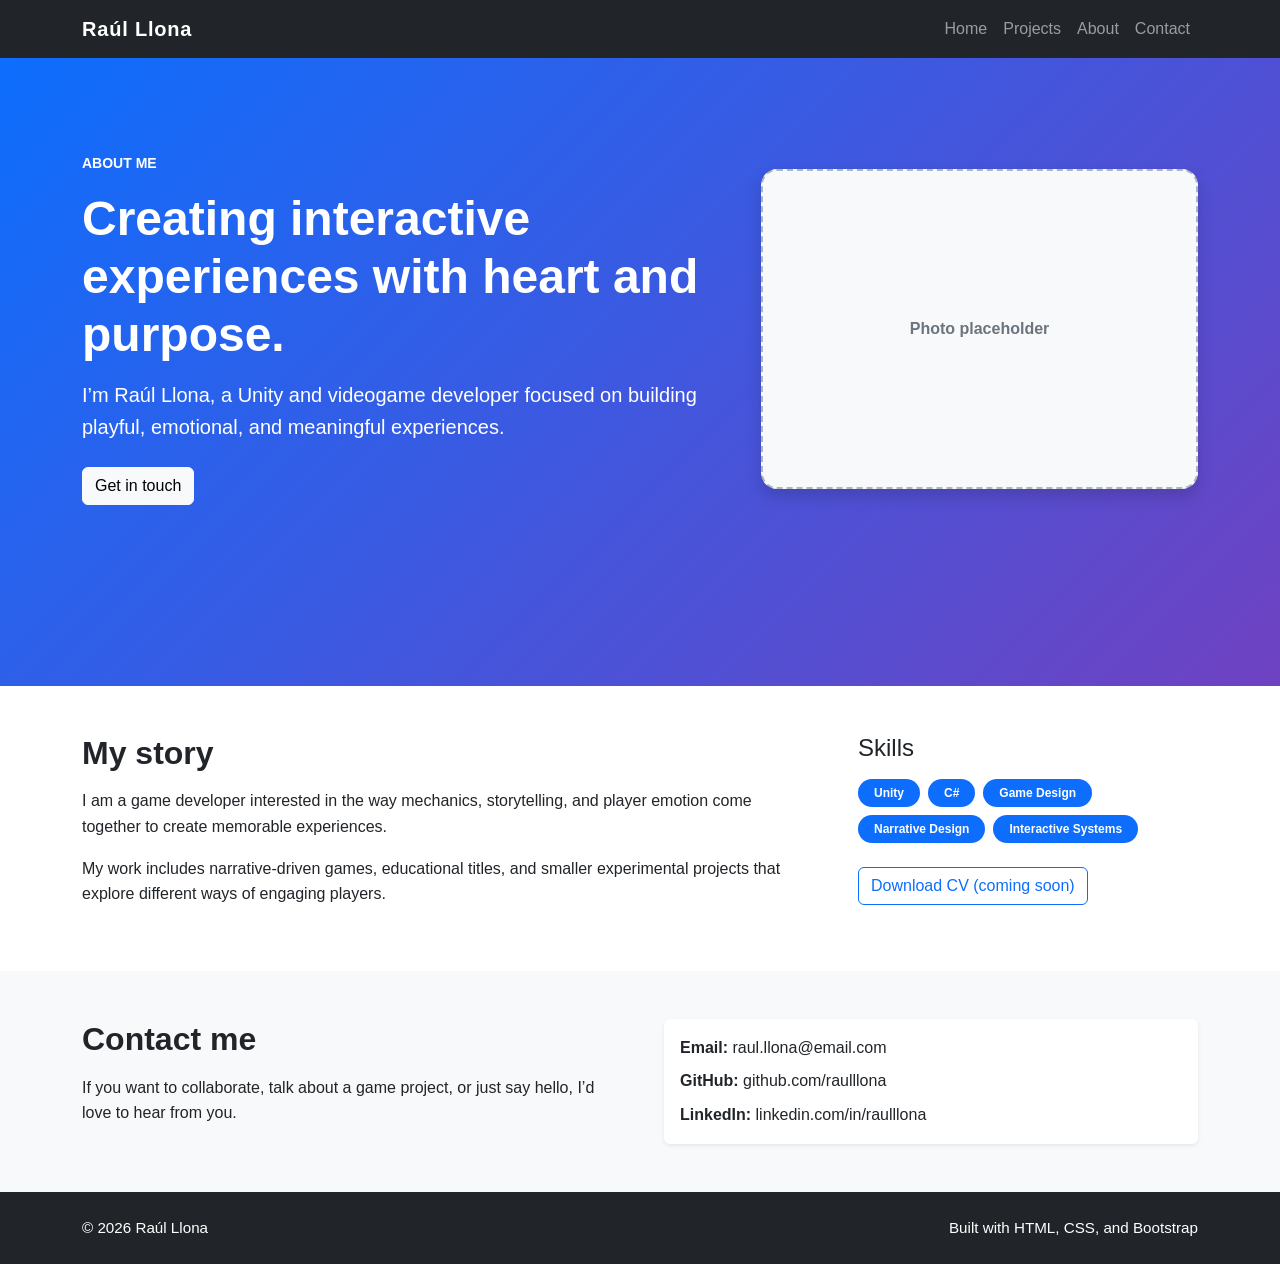
==== about.html @ 5be318f4 "Projects and About me pages" ====
<!DOCTYPE html>
<html lang="en">
  <head>
    <meta charset="UTF-8" />
    <meta name="viewport" content="width=device-width, initial-scale=1.0" />
    <title>About Me | Raúl Llona</title>
    <meta
      name="description"
      content="About Raúl Llona, a Unity and videogame developer creating narrative, educational, and experimental game projects."
    />
    <link
      href="https://cdn.jsdelivr.net/npm/bootstrap@5.3.3/dist/css/bootstrap.min.css"
      rel="stylesheet"
    />
    <link rel="stylesheet" href="styles.css" />
  </head>
  <body>
    <nav class="navbar navbar-expand-lg navbar-dark bg-dark fixed-top">
      <div class="container">
        <a class="navbar-brand fw-bold" href="index.html">Raúl Llona</a>
        <button
          class="navbar-toggler"
          type="button"
          data-bs-toggle="collapse"
          data-bs-target="#navbarNav"
          aria-controls="navbarNav"
          aria-expanded="false"
          aria-label="Toggle navigation"
        >
          <span class="navbar-toggler-icon"></span>
        </button>
        <div class="collapse navbar-collapse" id="navbarNav">
          <ul class="navbar-nav ms-auto">
            <li class="nav-item">
              <a class="nav-link" href="index.html">Home</a>
            </li>
            <li class="nav-item">
              <a class="nav-link" href="index.html#projects">Projects</a>
            </li>
            <li class="nav-item">
              <a class="nav-link" href="about.html">About</a>
            </li>
            <li class="nav-item">
              <a class="nav-link" href="#contact">Contact</a>
            </li>
          </ul>
        </div>
      </div>
    </nav>

    <header class="page-hero py-5">
      <div class="container py-5">
        <div class="row g-5 align-items-center">
          <div class="col-lg-7">
            <p class="text-uppercase small fw-bold mb-3">About me</p>
            <h1 class="display-5 fw-bold mb-3">Creating interactive experiences with heart and purpose.</h1>
            <p class="lead mb-4">
              I’m Raúl Llona, a Unity and videogame developer focused on building playful, emotional, and meaningful experiences.
            </p>
            <a class="btn btn-light" href="#contact">Get in touch</a>
          </div>
          <div class="col-lg-5">
            <div class="photo-placeholder shadow">
              <span>Photo placeholder</span>
            </div>
          </div>
        </div>
      </div>
    </header>

    <main>
      <section class="py-5">
        <div class="container">
          <div class="row g-5">
            <div class="col-lg-8">
              <h2 class="section-title">My story</h2>
              <p>
                I am a game developer interested in the way mechanics, storytelling, and player emotion come together to create memorable experiences.
              </p>
              <p>
                My work includes narrative-driven games, educational titles, and smaller experimental projects that explore different ways of engaging players.
              </p>
            </div>
            <div class="col-lg-4">
              <h3 class="h4 mb-3">Skills</h3>
              <div class="d-flex flex-wrap gap-2">
                <span class="badge bg-primary rounded-pill px-3 py-2">Unity</span>
                <span class="badge bg-primary rounded-pill px-3 py-2">C#</span>
                <span class="badge bg-primary rounded-pill px-3 py-2">Game Design</span>
                <span class="badge bg-primary rounded-pill px-3 py-2">Narrative Design</span>
                <span class="badge bg-primary rounded-pill px-3 py-2">Interactive Systems</span>
              </div>
              <a class="btn btn-outline-primary mt-4" href="#">Download CV (coming soon)</a>
            </div>
          </div>
        </div>
      </section>

      <section id="contact" class="py-5 bg-light">
        <div class="container">
          <div class="row g-5 align-items-center">
            <div class="col-lg-6">
              <h2 class="section-title">Contact me</h2>
              <p>
                If you want to collaborate, talk about a game project, or just say hello, I’d love to hear from you.
              </p>
            </div>
            <div class="col-lg-6">
              <div class="card shadow-sm border-0">
                <div class="card-body">
                  <ul class="list-unstyled mb-0">
                    <li class="mb-2"><strong>Email:</strong> raul.llona@email.com</li>
                    <li class="mb-2"><strong>GitHub:</strong> github.com/raulllona</li>
                    <li><strong>LinkedIn:</strong> linkedin.com/in/raulllona</li>
                  </ul>
                </div>
              </div>
            </div>
          </div>
        </div>
      </section>
    </main>

    <footer class="bg-dark text-white py-4">
      <div class="container d-flex justify-content-between flex-wrap gap-2">
        <span>© 2026 Raúl Llona</span>
        <span>Built with HTML, CSS, and Bootstrap</span>
      </div>
    </footer>

    <script src="https://cdn.jsdelivr.net/npm/bootstrap@5.3.3/dist/js/bootstrap.bundle.min.js"></script>
  </body>
</html>
---- styles.css ----
body {
  font-family: "Segoe UI", Tahoma, Geneva, Verdana, sans-serif;
  line-height: 1.6;
  scroll-behavior: smooth;
  padding-top: 56px;
}

.navbar-brand {
  letter-spacing: 0.04em;
}

.hero,
.page-hero {
  min-height: 70vh;
  padding-top: 6rem;
  background: linear-gradient(135deg, #0d6efd 0%, #6f42c1 100%);
  color: #fff;
}

.hero-card {
  background: rgba(255, 255, 255, 0.12);
  border: 1px solid rgba(255, 255, 255, 0.2);
  border-radius: 1rem;
  backdrop-filter: blur(8px);
}

.avatar {
  width: 100px;
  height: 100px;
  border-radius: 50%;
  display: grid;
  place-items: center;
  font-size: 2rem;
  font-weight: 700;
  background: #fff;
  color: #0d6efd;
}

.photo-placeholder {
  min-height: 320px;
  border: 2px dashed #adb5bd;
  border-radius: 1rem;
  display: grid;
  place-items: center;
  background: #f8f9fa;
  color: #6c757d;
  font-weight: 600;
}

.placeholder-box {
  background: #f8f9fa;
  border: 1px solid #e9ecef;
  border-radius: 1rem;
}

.section-title {
  font-size: 2rem;
  font-weight: 700;
  margin-bottom: 1rem;
}

.card {
  transition: transform 0.2s ease, box-shadow 0.2s ease;
}

.card:hover {
  transform: translateY(-4px);
  box-shadow: 0 0.5rem 1rem rgba(0, 0, 0, 0.12) !important;
}

footer {
  font-size: 0.95rem;
}
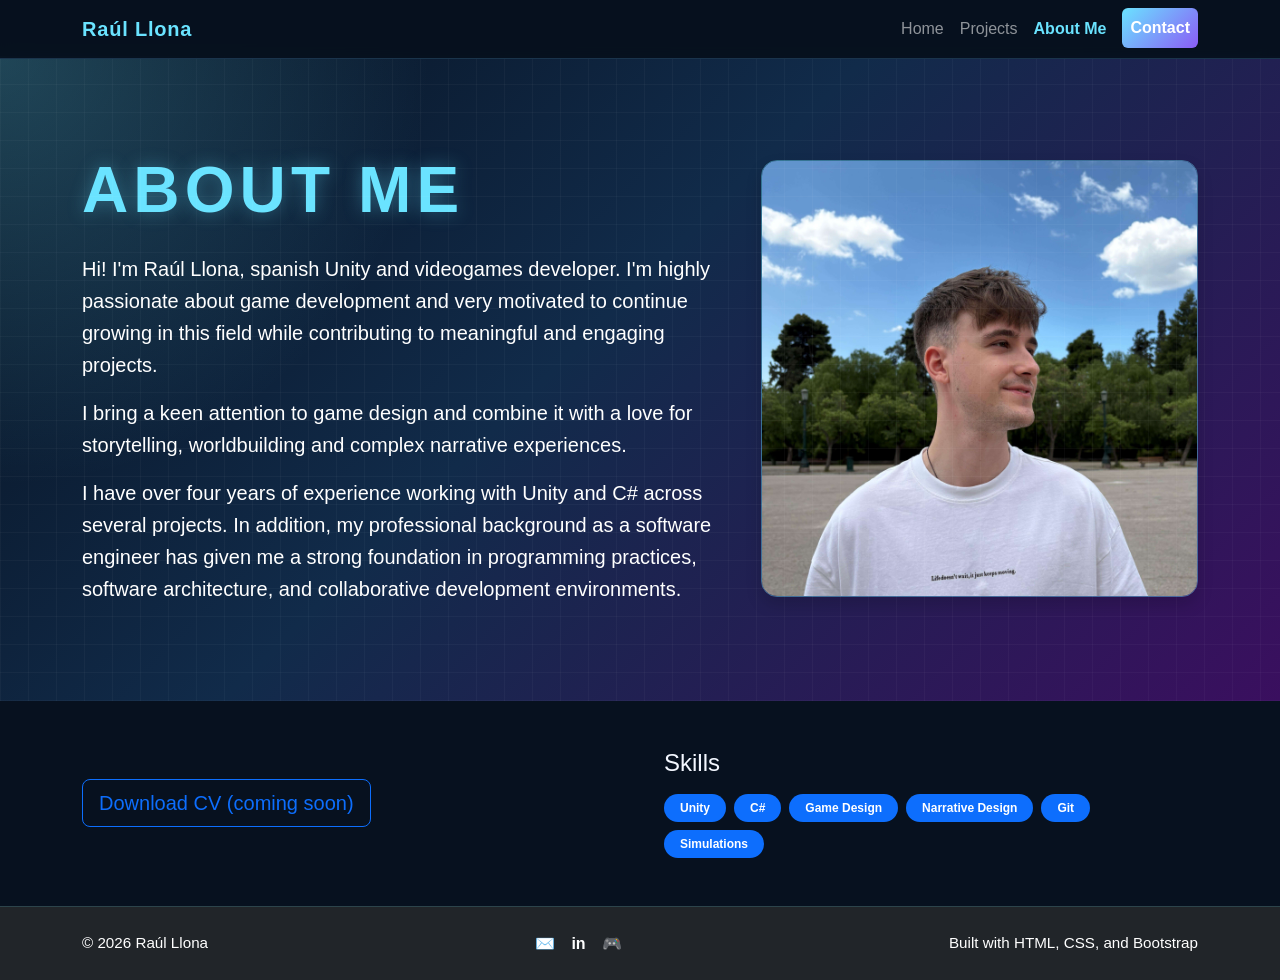
==== commit 9bd84254: "About Me page changes" ====
--- a/about.html
+++ b/about.html
@@ -35,13 +35,13 @@
               <a class="nav-link" href="index.html">Home</a>
             </li>
             <li class="nav-item">
-              <a class="nav-link" href="index.html#projects">Projects</a>
+              <a class="nav-link" href="projects.html">Projects</a>
             </li>
             <li class="nav-item">
-              <a class="nav-link" href="about.html">About</a>
+              <a class="nav-link active" href="about.html">About Me</a>
             </li>
             <li class="nav-item">
-              <a class="nav-link" href="#contact">Contact</a>
+              <a class="nav-link btn btn-primary ms-2" href="contact.html">Contact</a>
             </li>
           </ul>
         </div>
@@ -52,17 +52,21 @@
       <div class="container py-5">
         <div class="row g-5 align-items-center">
           <div class="col-lg-7">
-            <p class="text-uppercase small fw-bold mb-3">About me</p>
-            <h1 class="display-5 fw-bold mb-3">Creating interactive experiences with heart and purpose.</h1>
-            <p class="lead mb-4">
-              I’m Raúl Llona, a Unity and videogame developer focused on building playful, emotional, and meaningful experiences.
-            </p>
-            <a class="btn btn-light" href="#contact">Get in touch</a>
+            <h1 class="about-title display-3 fw-bold mb-4">ABOUT ME</h1>
+            <div class="about-intro lead">
+              <p>
+                Hi! I'm Raúl Llona, spanish Unity and videogames developer. I'm highly passionate about game development and very motivated to continue growing in this field while contributing to meaningful and engaging projects.
+              </p>
+              <p>
+                I bring a keen attention to game design and combine it with a love for storytelling, worldbuilding and complex narrative experiences.
+              </p>
+              <p>
+                I have over four years of experience working with Unity and C# across several projects. In addition, my professional background as a software engineer has given me a strong foundation in programming practices, software architecture, and collaborative development environments.
+              </p>
+            </div>
           </div>
           <div class="col-lg-5">
-            <div class="photo-placeholder shadow">
-              <span>Photo placeholder</span>
-            </div>
+            <img class="profile-photo shadow" src="resources/ProfilePic.jpg" alt="Raúl Llona" />
           </div>
         </div>
       </div>
@@ -72,48 +76,18 @@
       <section class="py-5">
         <div class="container">
           <div class="row g-5">
-            <div class="col-lg-8">
-              <h2 class="section-title">My story</h2>
-              <p>
-                I am a game developer interested in the way mechanics, storytelling, and player emotion come together to create memorable experiences.
-              </p>
-              <p>
-                My work includes narrative-driven games, educational titles, and smaller experimental projects that explore different ways of engaging players.
-              </p>
+            <div class="col-lg-6 d-flex align-items-center">
+              <a class="btn btn-outline-primary btn-lg" href="#">Download CV (coming soon)</a>
             </div>
-            <div class="col-lg-4">
+            <div class="col-lg-6">
               <h3 class="h4 mb-3">Skills</h3>
               <div class="d-flex flex-wrap gap-2">
                 <span class="badge bg-primary rounded-pill px-3 py-2">Unity</span>
                 <span class="badge bg-primary rounded-pill px-3 py-2">C#</span>
                 <span class="badge bg-primary rounded-pill px-3 py-2">Game Design</span>
                 <span class="badge bg-primary rounded-pill px-3 py-2">Narrative Design</span>
-                <span class="badge bg-primary rounded-pill px-3 py-2">Interactive Systems</span>
-              </div>
-              <a class="btn btn-outline-primary mt-4" href="#">Download CV (coming soon)</a>
-            </div>
-          </div>
-        </div>
-      </section>
-
-      <section id="contact" class="py-5 bg-light">
-        <div class="container">
-          <div class="row g-5 align-items-center">
-            <div class="col-lg-6">
-              <h2 class="section-title">Contact me</h2>
-              <p>
-                If you want to collaborate, talk about a game project, or just say hello, I’d love to hear from you.
-              </p>
-            </div>
-            <div class="col-lg-6">
-              <div class="card shadow-sm border-0">
-                <div class="card-body">
-                  <ul class="list-unstyled mb-0">
-                    <li class="mb-2"><strong>Email:</strong> raul.llona@email.com</li>
-                    <li class="mb-2"><strong>GitHub:</strong> github.com/raulllona</li>
-                    <li><strong>LinkedIn:</strong> linkedin.com/in/raulllona</li>
-                  </ul>
-                </div>
+                <span class="badge bg-primary rounded-pill px-3 py-2">Git</span>
+                <span class="badge bg-primary rounded-pill px-3 py-2">Simulations</span>
               </div>
             </div>
           </div>
@@ -122,8 +96,13 @@
     </main>
 
     <footer class="bg-dark text-white py-4">
-      <div class="container d-flex justify-content-between flex-wrap gap-2">
+      <div class="container d-flex justify-content-between flex-wrap gap-2 align-items-center">
         <span>© 2026 Raúl Llona</span>
+        <div class="footer-icons d-flex gap-3">
+          <a href="mailto:raul_llona@hotmail.com" aria-label="Email" class="text-white">✉️</a>
+          <a href="https://www.linkedin.com/in/raúl-llona-cabeza-6336a7273" target="_blank" rel="noreferrer" aria-label="LinkedIn" class="text-white">in</a>
+          <a href="https://rllona.itch.io/" target="_blank" rel="noreferrer" aria-label="Itch.io" class="text-white">🎮</a>
+        </div>
         <span>Built with HTML, CSS, and Bootstrap</span>
       </div>
     </footer>
--- a/styles.css
+++ b/styles.css
@@ -3,25 +3,58 @@
   line-height: 1.6;
   scroll-behavior: smooth;
   padding-top: 56px;
+  background: #07111f;
+  color: #f3f7ff;
+}
+
+.navbar {
+  background: rgba(7, 17, 31, 0.95) !important;
+  border-bottom: 1px solid rgba(106, 188, 255, 0.2);
+  backdrop-filter: blur(10px);
+}
+
+.navbar .nav-link.active {
+  font-weight: 700;
+  color: #6ae3ff !important;
+}
+
+.navbar .nav-link.btn {
+  color: #fff !important;
 }
 
 .navbar-brand {
   letter-spacing: 0.04em;
+  color: #6ae3ff !important;
 }
 
 .hero,
 .page-hero {
   min-height: 70vh;
   padding-top: 6rem;
-  background: linear-gradient(135deg, #0d6efd 0%, #6f42c1 100%);
+  background:
+    radial-gradient(circle at top left, rgba(106, 227, 255, 0.25), transparent 30%),
+    linear-gradient(135deg, #07111f 0%, #112b4a 45%, #3a0f5f 100%);
   color: #fff;
+  position: relative;
+  overflow: hidden;
+}
+
+.hero::after,
+.page-hero::after {
+  content: "";
+  position: absolute;
+  inset: 0;
+  background-image: linear-gradient(rgba(255,255,255,0.03) 1px, transparent 1px), linear-gradient(90deg, rgba(255,255,255,0.03) 1px, transparent 1px);
+  background-size: 28px 28px;
+  pointer-events: none;
 }
 
 .hero-card {
-  background: rgba(255, 255, 255, 0.12);
-  border: 1px solid rgba(255, 255, 255, 0.2);
+  background: rgba(255, 255, 255, 0.08);
+  border: 1px solid rgba(106, 227, 255, 0.25);
   border-radius: 1rem;
-  backdrop-filter: blur(8px);
+  backdrop-filter: blur(10px);
+  box-shadow: 0 0 30px rgba(106, 227, 255, 0.12);
 }
 
 .avatar {
@@ -32,25 +65,75 @@
   place-items: center;
   font-size: 2rem;
   font-weight: 700;
-  background: #fff;
-  color: #0d6efd;
+  background: linear-gradient(135deg, #6ae3ff, #8b5cf6);
+  color: #07111f;
+  box-shadow: 0 0 20px rgba(106, 227, 255, 0.35);
 }
 
 .photo-placeholder {
   min-height: 320px;
-  border: 2px dashed #adb5bd;
+  border: 2px dashed rgba(106, 227, 255, 0.4);
   border-radius: 1rem;
   display: grid;
   place-items: center;
-  background: #f8f9fa;
-  color: #6c757d;
+  background: linear-gradient(135deg, rgba(106, 227, 255, 0.12), rgba(139, 92, 246, 0.16));
+  color: #dbeafe;
   font-weight: 600;
+}
+
+.profile-photo {
+  width: 100%;
+  min-height: 320px;
+  max-height: 520px;
+  object-fit: cover;
+  object-position: 68% center;
+  border: 1px solid rgba(106, 227, 255, 0.4);
+  border-radius: 1rem;
+}
+
+.about-title {
+  letter-spacing: 0.08em;
+  color: #6ae3ff;
+  text-shadow: 0 0 18px rgba(106, 227, 255, 0.35);
+}
+
+.about-intro p:last-child {
+  margin-bottom: 0;
 }
 
 .placeholder-box {
   background: #f8f9fa;
   border: 1px solid #e9ecef;
   border-radius: 1rem;
+}
+
+.project-photo-placeholder {
+  min-height: 140px;
+  display: grid;
+  place-items: center;
+  background: linear-gradient(135deg, rgba(106, 227, 255, 0.15), rgba(139, 92, 246, 0.2));
+  color: #dbeafe;
+  font-weight: 600;
+  border-bottom: 1px solid rgba(106, 227, 255, 0.2);
+}
+
+.contact-icon {
+  font-size: 2rem;
+  width: 56px;
+  height: 56px;
+  display: grid;
+  place-items: center;
+  margin: 0 auto;
+  border-radius: 50%;
+  background: linear-gradient(135deg, #6ae3ff, #8b5cf6);
+  color: #07111f;
+  box-shadow: 0 0 15px rgba(106, 227, 255, 0.25);
+}
+
+.footer-icons a {
+  text-decoration: none;
+  font-weight: 700;
+  font-size: 1rem;
 }
 
 .section-title {
@@ -61,13 +144,45 @@
 
 .card {
   transition: transform 0.2s ease, box-shadow 0.2s ease;
+  background: rgba(255, 255, 255, 0.04);
+  border: 1px solid rgba(255, 255, 255, 0.08);
+  color: #f3f7ff;
 }
 
 .card:hover {
   transform: translateY(-4px);
-  box-shadow: 0 0.5rem 1rem rgba(0, 0, 0, 0.12) !important;
+  box-shadow: 0 0.6rem 1.2rem rgba(106, 227, 255, 0.15) !important;
+}
+
+.card .btn-outline-primary {
+  color: #6ae3ff;
+  border-color: #6ae3ff;
+}
+
+.card .btn-outline-primary:hover {
+  background: #6ae3ff;
+  color: #07111f;
 }
 
 footer {
   font-size: 0.95rem;
+  background: #050b14 !important;
+  border-top: 1px solid rgba(106, 227, 255, 0.16);
 }
+
+.btn-primary {
+  background: linear-gradient(135deg, #6ae3ff, #8b5cf6);
+  border: none;
+  color: #07111f;
+  font-weight: 600;
+}
+
+.btn-outline-light {
+  border-color: #6ae3ff;
+  color: #6ae3ff;
+}
+
+.btn-outline-light:hover {
+  background: #6ae3ff;
+  color: #07111f;
+}
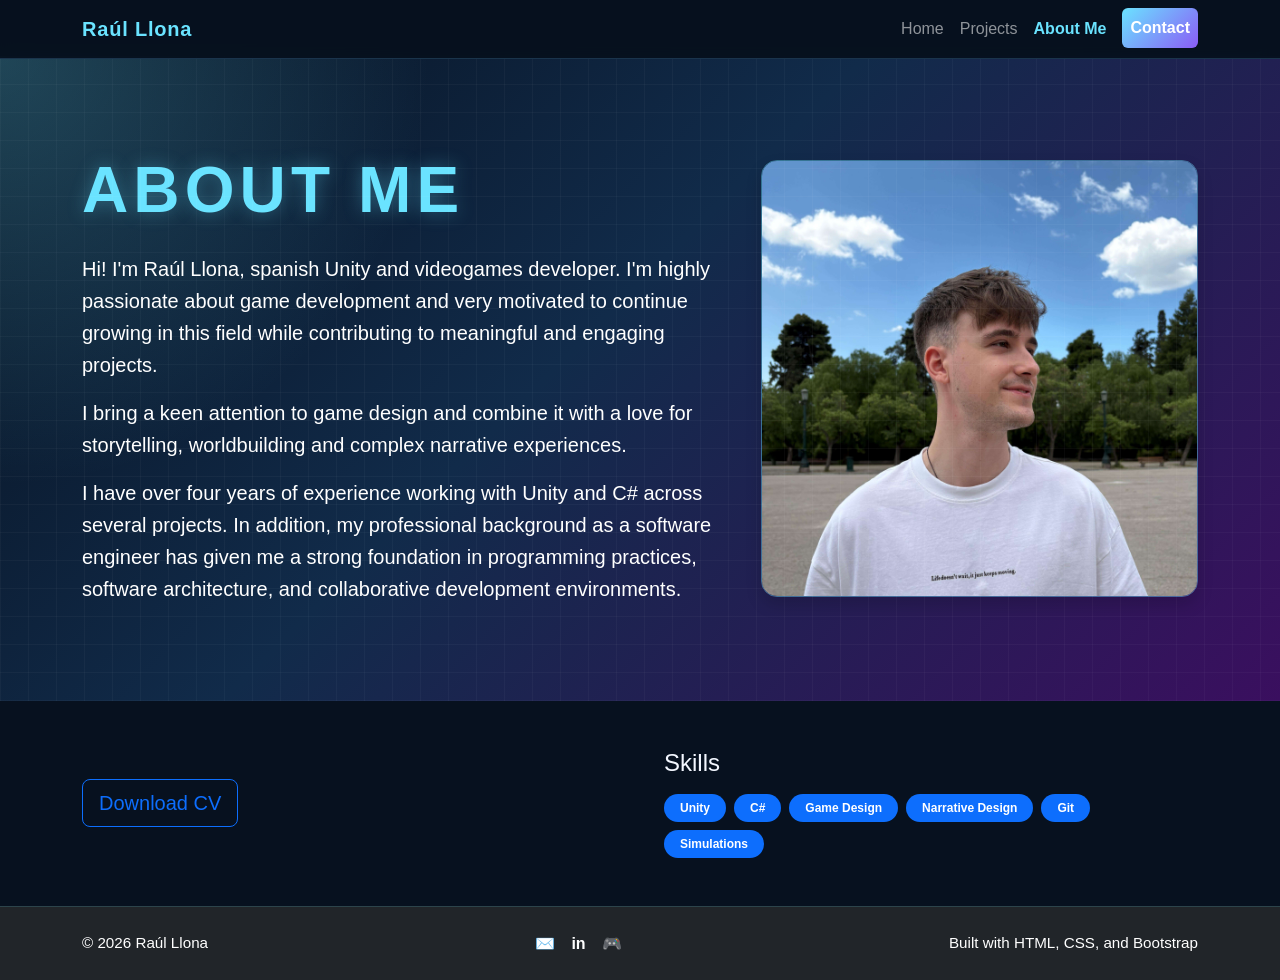
==== commit 639701ba: "General Fixes and Updates" ====
--- a/about.html
+++ b/about.html
@@ -77,7 +77,7 @@
         <div class="container">
           <div class="row g-5">
             <div class="col-lg-6 d-flex align-items-center">
-              <a class="btn btn-outline-primary btn-lg" href="#">Download CV (coming soon)</a>
+              <a class="btn btn-outline-primary btn-lg" href="resources/CV%20Unity%20Developer%20-%20Raul%20Llona.pdf" download="CV Unity Developer - Raul Llona.pdf">Download CV</a>
             </div>
             <div class="col-lg-6">
               <h3 class="h4 mb-3">Skills</h3>
--- a/styles.css
+++ b/styles.css
@@ -3,8 +3,15 @@
   line-height: 1.6;
   scroll-behavior: smooth;
   padding-top: 56px;
+  min-height: 100vh;
+  display: flex;
+  flex-direction: column;
   background: #07111f;
   color: #f3f7ff;
+}
+
+main {
+  flex: 1;
 }
 
 .navbar {
@@ -39,6 +46,12 @@
   overflow: hidden;
 }
 
+.page-hero.minimal {
+  min-height: auto;
+  padding-top: 2rem;
+  padding-bottom: 2rem;
+}
+
 .hero::after,
 .page-hero::after {
   content: "";
@@ -70,6 +83,19 @@
   box-shadow: 0 0 20px rgba(106, 227, 255, 0.35);
 }
 
+.hero-illustration-placeholder {
+  min-height: 180px;
+  border: 2px dashed rgba(106, 227, 255, 0.45);
+  border-radius: 1rem;
+  display: grid;
+  place-items: center;
+  padding: 1rem;
+  text-align: center;
+  background: linear-gradient(135deg, rgba(106, 227, 255, 0.14), rgba(139, 92, 246, 0.18));
+  color: #dbeafe;
+  font-weight: 600;
+}
+
 .photo-placeholder {
   min-height: 320px;
   border: 2px dashed rgba(106, 227, 255, 0.4);
@@ -117,6 +143,143 @@
   border-bottom: 1px solid rgba(106, 227, 255, 0.2);
 }
 
+.project-logo {
+  width: 100%;
+  height: auto;
+  display: block;
+  object-fit: contain;
+  border-radius: 1rem 1rem 0 0;
+}
+
+.project-hero-image {
+  width: min(75%, 980px);
+  display: grid;
+  place-items: center;
+  border-radius: 1.25rem;
+  border: 1px solid rgba(106, 227, 255, 0.25);
+  background: linear-gradient(135deg, rgba(106, 227, 255, 0.18), rgba(139, 92, 246, 0.2));
+  color: #dbeafe;
+  font-size: 1.2rem;
+  font-weight: 600;
+  overflow: hidden;
+  margin: 0 auto;
+}
+
+.project-hero-image img {
+  width: 100%;
+  height: auto;
+  display: block;
+  border-radius: 1rem;
+}
+
+.characteristics-grid {
+  display: grid;
+  grid-template-columns: repeat(3, minmax(0, 1fr));
+  gap: 0.75rem 1.5rem;
+  list-style: none;
+  padding-left: 0;
+  margin: 0 0 2rem;
+}
+
+.characteristics-grid li {
+  position: relative;
+  padding-left: 1.15rem;
+  color: #f3f7ff;
+}
+
+.characteristics-grid li::before {
+  content: "•";
+  position: absolute;
+  left: 0;
+  color: #6ae3ff;
+  font-weight: bold;
+}
+
+.project-map-wrapper {
+  max-width: 760px;
+  margin: 1.5rem auto 0;
+}
+
+.project-map-wrapper img {
+  width: 100%;
+  max-width: 760px;
+  display: block;
+  margin: 0 auto;
+  height: auto;
+  border-radius: 1rem;
+}
+
+.project-media-card {
+  background: rgba(255, 255, 255, 0.04);
+  border: 1px solid rgba(106, 227, 255, 0.18);
+  border-radius: 1rem;
+  overflow: hidden;
+  margin: 0 auto;
+}
+
+.project-media-card img {
+  width: 100%;
+  height: auto;
+  display: block;
+  object-fit: contain;
+  object-position: center;
+  border-radius: 1rem;
+}
+
+.horizontal-media-card {
+  width: 100%;
+  max-width: 100%;
+  margin: 0 auto;
+}
+
+.horizontal-media-card img {
+  width: 100%;
+  height: auto;
+  object-fit: contain;
+  object-position: center;
+  border-radius: 1rem;
+}
+
+.vertical-media-card {
+  width: 100%;
+  max-width: 220px;
+  margin: 0 auto;
+}
+
+.vertical-media-card img {
+  width: 100%;
+  height: auto;
+  object-fit: contain;
+  object-position: center;
+  background: rgba(7, 17, 31, 0.35);
+}
+
+.project-media-card .project-media-caption {
+  padding: 0.9rem 1rem 1.1rem;
+  color: #dbeafe;
+  font-weight: 600;
+}
+
+.project-info-card,
+.outcome-panel {
+  background: rgba(255, 255, 255, 0.04);
+  border: 1px solid rgba(106, 227, 255, 0.18);
+  border-radius: 1rem;
+  padding: 1.5rem;
+  height: 100%;
+}
+
+.project-info-card h3,
+.outcome-panel h3 {
+  color: #6ae3ff;
+  font-size: 1.2rem;
+  margin-bottom: 0.9rem;
+}
+
+.project-detail-section {
+  background: rgba(255, 255, 255, 0.02);
+}
+
 .contact-icon {
   font-size: 2rem;
   width: 56px;
@@ -140,6 +303,59 @@
   font-size: 2rem;
   font-weight: 700;
   margin-bottom: 1rem;
+}
+
+.featured-projects {
+  background: linear-gradient(180deg, #f5f8ff 0%, #eef3ff 100%);
+  color: #07111f;
+}
+
+.featured-projects .section-title,
+.featured-projects .text-muted {
+  color: #07111f;
+}
+
+.hero-title {
+  font-size: clamp(2rem, 4vw, 3.5rem);
+  line-height: 1.1;
+  font-weight: 700;
+}
+
+.hero-title p {
+  margin: 0;
+}
+
+.hero-title-accent {
+  color: #6ae3ff;
+}
+
+.featured-project-logo {
+  width: 100%;
+  height: 120px;
+  object-fit: contain;
+  display: block;
+  margin-bottom: 1.25rem;
+}
+
+.featured-project-image {
+  max-width: 60%;
+  margin-left: auto;
+  margin-right: auto;
+}
+
+.featured-projects .featured-card {
+  background: #ffffff;
+  color: #07111f;
+  border: 1px solid rgba(7, 17, 31, 0.08);
+}
+
+.featured-projects .featured-card .card-text {
+  color: #334155;
+}
+
+.featured-projects .featured-card .card-footer {
+  background: #ffffff;
+  border-top: 1px solid rgba(7, 17, 31, 0.06);
 }
 
 .card {
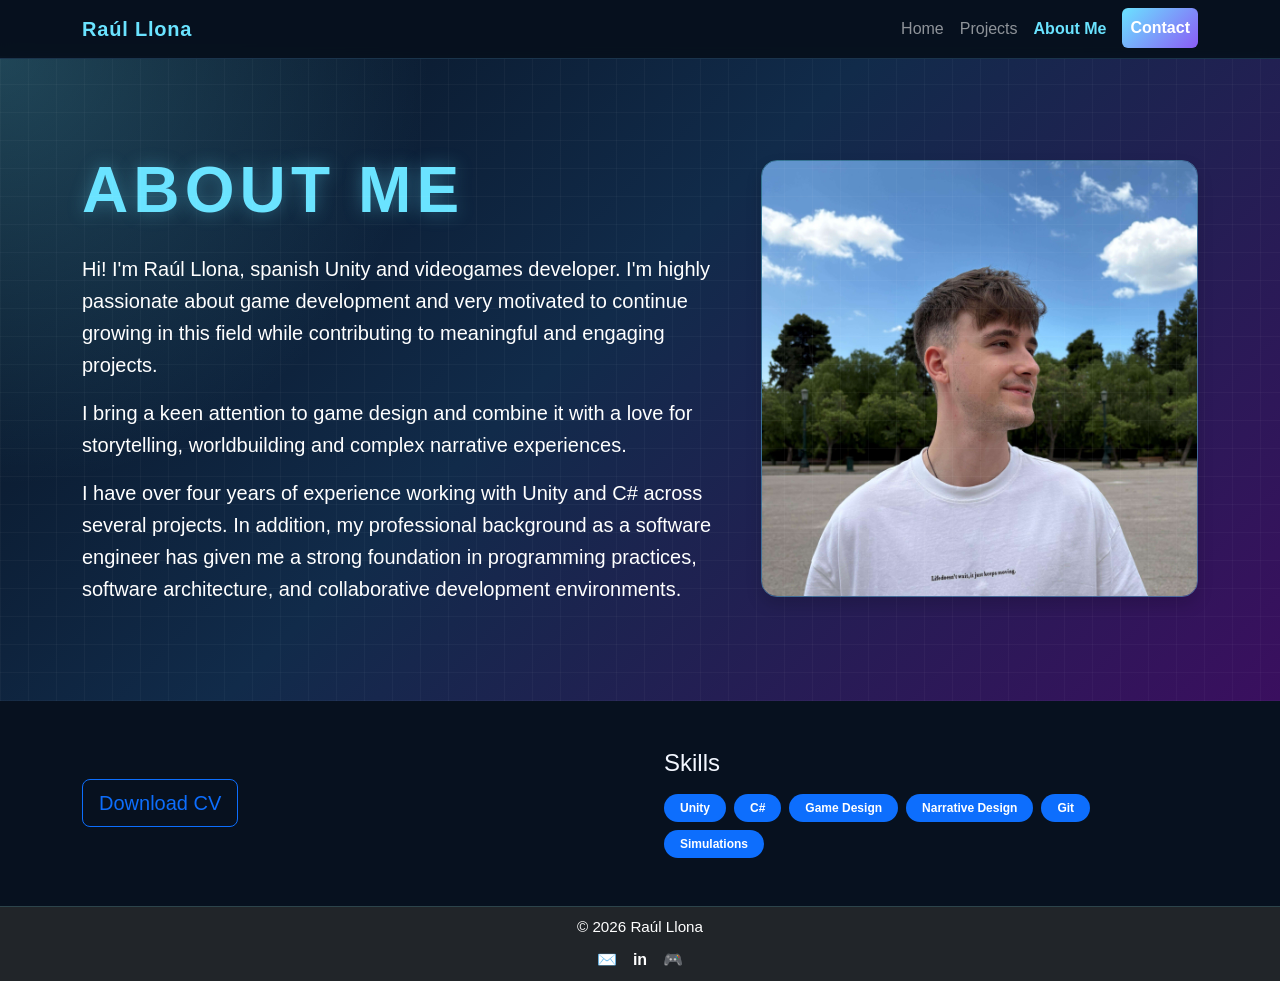
==== commit 48b770fd: "General Fixes" ====
--- a/about.html
+++ b/about.html
@@ -95,15 +95,14 @@
       </section>
     </main>
 
-    <footer class="bg-dark text-white py-4">
-      <div class="container d-flex justify-content-between flex-wrap gap-2 align-items-center">
+    <footer class="bg-dark text-white py-2">
+      <div class="container d-flex flex-column gap-2 align-items-center">
         <span>© 2026 Raúl Llona</span>
         <div class="footer-icons d-flex gap-3">
           <a href="mailto:raul_llona@hotmail.com" aria-label="Email" class="text-white">✉️</a>
           <a href="https://www.linkedin.com/in/raúl-llona-cabeza-6336a7273" target="_blank" rel="noreferrer" aria-label="LinkedIn" class="text-white">in</a>
           <a href="https://rllona.itch.io/" target="_blank" rel="noreferrer" aria-label="Itch.io" class="text-white">🎮</a>
         </div>
-        <span>Built with HTML, CSS, and Bootstrap</span>
       </div>
     </footer>
 
--- a/styles.css
+++ b/styles.css
@@ -151,6 +151,11 @@
   border-radius: 1rem 1rem 0 0;
 }
 
+.project-card {
+  border-radius: 1rem !important;
+  overflow: hidden;
+}
+
 .project-hero-image {
   width: min(75%, 980px);
   display: grid;
@@ -172,6 +177,10 @@
   border-radius: 1rem;
 }
 
+.galaxy-hero .project-hero-image {
+  width: min(60%, 760px);
+}
+
 .characteristics-grid {
   display: grid;
   grid-template-columns: repeat(3, minmax(0, 1fr));
@@ -315,6 +324,10 @@
   color: #07111f;
 }
 
+.featured-projects .card-text {
+  color: #334155;
+}
+
 .hero-title {
   font-size: clamp(2rem, 4vw, 3.5rem);
   line-height: 1.1;
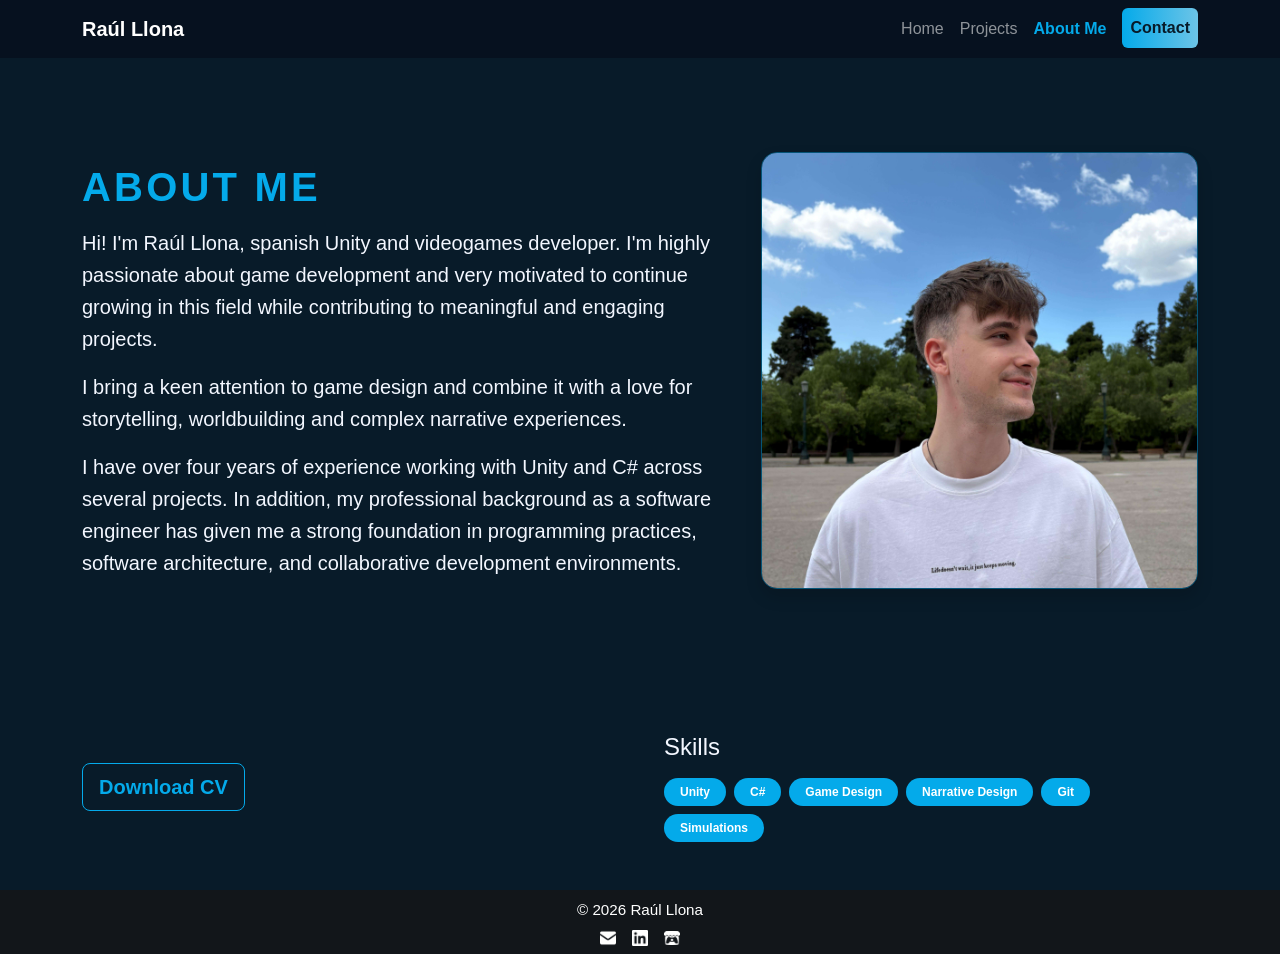
==== commit 234c572e: "Complete Style Redesign" ====
--- a/about.html
+++ b/about.html
@@ -48,11 +48,11 @@
       </div>
     </nav>
 
-    <header class="page-hero py-5">
+    <header class="py-5">
       <div class="container py-5">
         <div class="row g-5 align-items-center">
           <div class="col-lg-7">
-            <h1 class="about-title display-3 fw-bold mb-4">ABOUT ME</h1>
+            <h1 class="page-title display-6 fw-bold mb-3">ABOUT ME</h1>
             <div class="about-intro lead">
               <p>
                 Hi! I'm Raúl Llona, spanish Unity and videogames developer. I'm highly passionate about game development and very motivated to continue growing in this field while contributing to meaningful and engaging projects.
@@ -95,13 +95,13 @@
       </section>
     </main>
 
-    <footer class="bg-dark text-white py-2">
+    <footer class="footer text-white py-2">
       <div class="container d-flex flex-column gap-2 align-items-center">
         <span>© 2026 Raúl Llona</span>
         <div class="footer-icons d-flex gap-3">
-          <a href="mailto:raul_llona@hotmail.com" aria-label="Email" class="text-white">✉️</a>
-          <a href="https://www.linkedin.com/in/raúl-llona-cabeza-6336a7273" target="_blank" rel="noreferrer" aria-label="LinkedIn" class="text-white">in</a>
-          <a href="https://rllona.itch.io/" target="_blank" rel="noreferrer" aria-label="Itch.io" class="text-white">🎮</a>
+          <a href="mailto:raul_llona@hotmail.com" aria-label="Email" class="text-white"><img src="resources/mailLogo.png" alt="Email" /></a>
+          <a href="https://www.linkedin.com/in/raúl-llona-cabeza-6336a7273" target="_blank" rel="noreferrer" aria-label="LinkedIn" class="text-white"><img src="resources/linkedinLogo.png" alt="LinkedIn" /></a>
+          <a href="https://rllona.itch.io/" target="_blank" rel="noreferrer" aria-label="Itch.io" class="text-white"><img src="resources/itchioLogo.png" alt="Itch.io" /></a>
         </div>
       </div>
     </footer>
--- a/styles.css
+++ b/styles.css
@@ -6,105 +6,44 @@
   min-height: 100vh;
   display: flex;
   flex-direction: column;
-  background: #07111f;
+  background: #081B29;
   color: #f3f7ff;
 }
 
 main {
   flex: 1;
+  display: flex;
+  flex-direction: column;
 }
 
 .navbar {
-  background: rgba(7, 17, 31, 0.95) !important;
-  border-bottom: 1px solid rgba(106, 188, 255, 0.2);
+  background: rgba(7, 17, 31, 0.9) !important;
   backdrop-filter: blur(10px);
 }
 
 .navbar .nav-link.active {
   font-weight: 700;
-  color: #6ae3ff !important;
-}
-
-.navbar .nav-link.btn {
-  color: #fff !important;
-}
-
-.navbar-brand {
-  letter-spacing: 0.04em;
-  color: #6ae3ff !important;
-}
-
-.hero,
-.page-hero {
-  min-height: 70vh;
-  padding-top: 6rem;
-  background:
-    radial-gradient(circle at top left, rgba(106, 227, 255, 0.25), transparent 30%),
-    linear-gradient(135deg, #07111f 0%, #112b4a 45%, #3a0f5f 100%);
-  color: #fff;
-  position: relative;
-  overflow: hidden;
-}
-
-.page-hero.minimal {
-  min-height: auto;
-  padding-top: 2rem;
-  padding-bottom: 2rem;
-}
-
-.hero::after,
-.page-hero::after {
-  content: "";
-  position: absolute;
-  inset: 0;
-  background-image: linear-gradient(rgba(255,255,255,0.03) 1px, transparent 1px), linear-gradient(90deg, rgba(255,255,255,0.03) 1px, transparent 1px);
-  background-size: 28px 28px;
-  pointer-events: none;
-}
-
-.hero-card {
-  background: rgba(255, 255, 255, 0.08);
-  border: 1px solid rgba(106, 227, 255, 0.25);
-  border-radius: 1rem;
-  backdrop-filter: blur(10px);
-  box-shadow: 0 0 30px rgba(106, 227, 255, 0.12);
-}
-
-.avatar {
-  width: 100px;
-  height: 100px;
-  border-radius: 50%;
-  display: grid;
-  place-items: center;
-  font-size: 2rem;
-  font-weight: 700;
-  background: linear-gradient(135deg, #6ae3ff, #8b5cf6);
-  color: #07111f;
-  box-shadow: 0 0 20px rgba(106, 227, 255, 0.35);
-}
-
-.hero-illustration-placeholder {
-  min-height: 180px;
-  border: 2px dashed rgba(106, 227, 255, 0.45);
-  border-radius: 1rem;
-  display: grid;
-  place-items: center;
-  padding: 1rem;
-  text-align: center;
-  background: linear-gradient(135deg, rgba(106, 227, 255, 0.14), rgba(139, 92, 246, 0.18));
-  color: #dbeafe;
-  font-weight: 600;
-}
-
-.photo-placeholder {
-  min-height: 320px;
-  border: 2px dashed rgba(106, 227, 255, 0.4);
-  border-radius: 1rem;
-  display: grid;
-  place-items: center;
-  background: linear-gradient(135deg, rgba(106, 227, 255, 0.12), rgba(139, 92, 246, 0.16));
-  color: #dbeafe;
-  font-weight: 600;
+  color: #04AAEA;
+}
+
+.featured-projects-grid {
+  max-width: 1200px;
+  margin-left: auto;
+  margin-right: auto;
+}
+
+.projects-view-all {
+  min-width: 220px;
+  border-width: 2px;
+  font-weight: 600;
+}
+
+main > section:nth-child(odd) {
+  background: #081B29;
+}
+
+main > section:nth-child(even) {
+  background: #122E43;
 }
 
 .profile-photo {
@@ -113,72 +52,116 @@
   max-height: 520px;
   object-fit: cover;
   object-position: 68% center;
-  border: 1px solid rgba(106, 227, 255, 0.4);
-  border-radius: 1rem;
-}
-
-.about-title {
+  border: 1px solid rgba(4, 170, 234, 0.4);
+  border-radius: 1rem;
+}
+
+.page-title {
   letter-spacing: 0.08em;
-  color: #6ae3ff;
-  text-shadow: 0 0 18px rgba(106, 227, 255, 0.35);
+  color: #04AAEA;
+  /*text-shadow: 0 0 18px rgba(4, 170, 234, 0.35);*/
 }
 
 .about-intro p:last-child {
   margin-bottom: 0;
 }
 
-.placeholder-box {
-  background: #f8f9fa;
-  border: 1px solid #e9ecef;
-  border-radius: 1rem;
-}
-
-.project-photo-placeholder {
-  min-height: 140px;
+.project-logo {
+  width: 100%;
+  height: auto;
+  display: block;
+  object-fit: contain;
+  border-radius: 1rem 1rem 0 0;
+  overflow: hidden;
+  margin: 0 auto;
+}
+
+.project-card-link {
+  display: block;
+  height: 100%;
+  color: inherit;
+  text-decoration: none;
+}
+
+.project-card-link:hover,
+.project-card-link:focus-visible {
+  color: inherit;
+}
+
+.project-card {
+  position: relative;
+  min-height: 100%;
+  background: rgba(20, 23, 26, 0.95) !important;
+  color: #f3f7ff;
+  border-radius: 1rem !important;
+  overflow: hidden;
+  transition: transform 0.2s ease, box-shadow 0.2s ease;
+}
+
+.project-card-link:hover .project-card,
+.project-card-link:focus-visible .project-card {
+  transform: translateY(-4px);
+  box-shadow: 0 0.6rem 1.2rem rgba(4, 170, 234, 0.18) !important;
+}
+
+.project-card .card-body {
+  padding-bottom: 3.5rem;
+}
+
+.card .project-card .card-title,
+.card .project-card .card-text {
+  color: #f3f7ff;
+}
+
+.project-pills {
+  display: flex;
+  flex-wrap: wrap;
+  gap: 0.5rem;
+  margin-top: 1.25rem;
+}
+
+.project-pills span {
+  padding: 0.25rem 0.7rem;
+  background: rgba(56, 67, 83, 0.5);
+  border-radius: 999px;
+  color: #f3f7ff;
+  font-size: 0.8rem;
+  font-weight: 500;
+  line-height: 1.2;
+}
+
+.project-card-arrow {
+  position: absolute;
+  right: 1.25rem;
+  bottom: 1rem;
+  width: 2rem;
+  height: 2rem;
   display: grid;
   place-items: center;
-  background: linear-gradient(135deg, rgba(106, 227, 255, 0.15), rgba(139, 92, 246, 0.2));
-  color: #dbeafe;
-  font-weight: 600;
-  border-bottom: 1px solid rgba(106, 227, 255, 0.2);
-}
-
-.project-logo {
-  width: 100%;
-  height: auto;
-  display: block;
-  object-fit: contain;
-  border-radius: 1rem 1rem 0 0;
-}
-
-.project-card {
-  border-radius: 1rem !important;
-  overflow: hidden;
-}
-
-.project-hero-image {
-  width: min(75%, 980px);
-  display: grid;
-  place-items: center;
-  border-radius: 1.25rem;
-  border: 1px solid rgba(106, 227, 255, 0.25);
-  background: linear-gradient(135deg, rgba(106, 227, 255, 0.18), rgba(139, 92, 246, 0.2));
-  color: #dbeafe;
+  border-radius: 50%;
+  background: rgba(56, 67, 83, 0.5);
+  color: #f3f7ff;
   font-size: 1.2rem;
-  font-weight: 600;
-  overflow: hidden;
-  margin: 0 auto;
+  line-height: 1;
+  font-weight: 500;
+  padding-bottom: 6px;
+}
+
+.hero-illustration {
+  width: min(80%, 420px);
+  height: auto;
+  display: block;
+  margin: 0 auto;
+  border-radius: 1rem;
 }
 
 .project-hero-image img {
-  width: 100%;
-  height: auto;
-  display: block;
-  border-radius: 1rem;
-}
-
-.galaxy-hero .project-hero-image {
-  width: min(60%, 760px);
+  width: 60%;
+  height: auto;
+  display: block;
+  border-radius: 1rem;
+  margin-left: auto;
+  margin-right: auto;
 }
 
 .characteristics-grid {
@@ -200,7 +183,7 @@
   content: "•";
   position: absolute;
   left: 0;
-  color: #6ae3ff;
+  color: #04AAEA;
   font-weight: bold;
 }
 
@@ -219,8 +202,7 @@
 }
 
 .project-media-card {
-  background: rgba(255, 255, 255, 0.04);
-  border: 1px solid rgba(106, 227, 255, 0.18);
+  background: rgba(20, 23, 26, 0.95);
   border-radius: 1rem;
   overflow: hidden;
   margin: 0 auto;
@@ -265,14 +247,14 @@
 
 .project-media-card .project-media-caption {
   padding: 0.9rem 1rem 1.1rem;
-  color: #dbeafe;
+  color: #acb7c6;
   font-weight: 600;
 }
 
 .project-info-card,
 .outcome-panel {
-  background: rgba(255, 255, 255, 0.04);
-  border: 1px solid rgba(106, 227, 255, 0.18);
+  background: #122E43;
+  border: 1px solid rgba(4, 170, 234, 0.18);
   border-radius: 1rem;
   padding: 1.5rem;
   height: 100%;
@@ -280,13 +262,13 @@
 
 .project-info-card h3,
 .outcome-panel h3 {
-  color: #6ae3ff;
+  color: #04AAEA;
   font-size: 1.2rem;
   margin-bottom: 0.9rem;
 }
 
 .project-detail-section {
-  background: rgba(255, 255, 255, 0.02);
+  background: #122E43 !important;
 }
 
 .contact-icon {
@@ -297,9 +279,15 @@
   place-items: center;
   margin: 0 auto;
   border-radius: 50%;
-  background: linear-gradient(135deg, #6ae3ff, #8b5cf6);
-  color: #07111f;
-  box-shadow: 0 0 15px rgba(106, 227, 255, 0.25);
+  background: #04AAEA;
+  color: #081B29;
+  box-shadow: 0 0 15px rgba(4, 170, 234, 0.25);
+}
+
+.contact-icon img {
+  width: 32px;
+  height: 32px;
+  object-fit: contain;
 }
 
 .footer-icons a {
@@ -308,6 +296,13 @@
   font-size: 1rem;
 }
 
+.footer-icons img {
+  width: 16px;
+  height: 16px;
+  display: block;
+  object-fit: contain;
+}
+
 .section-title {
   font-size: 2rem;
   font-weight: 700;
@@ -315,21 +310,16 @@
 }
 
 .featured-projects {
-  background: linear-gradient(180deg, #f5f8ff 0%, #eef3ff 100%);
-  color: #07111f;
-}
-
-.featured-projects .section-title,
-.featured-projects .text-muted {
-  color: #07111f;
-}
-
-.featured-projects .card-text {
-  color: #334155;
+  background: #122E43 !important;
+  color: #f3f7ff;
+}
+
+.featured-projects .section-title {
+  color: #f3f7ff;
 }
 
 .hero-title {
-  font-size: clamp(2rem, 4vw, 3.5rem);
+  font-size: clamp(2rem, 3vw, 3rem);
   line-height: 1.1;
   font-weight: 700;
 }
@@ -339,15 +329,10 @@
 }
 
 .hero-title-accent {
-  color: #6ae3ff;
-}
-
-.featured-project-logo {
-  width: 100%;
-  height: 120px;
-  object-fit: contain;
-  display: block;
-  margin-bottom: 1.25rem;
+  background: linear-gradient(90deg, #04AAEA, #6cc4e7);
+  -webkit-background-clip: text;
+  background-clip: text;
+  color: transparent;
 }
 
 .featured-project-image {
@@ -356,62 +341,57 @@
   margin-right: auto;
 }
 
-.featured-projects .featured-card {
-  background: #ffffff;
-  color: #07111f;
-  border: 1px solid rgba(7, 17, 31, 0.08);
-}
-
-.featured-projects .featured-card .card-text {
-  color: #334155;
-}
-
-.featured-projects .featured-card .card-footer {
-  background: #ffffff;
-  border-top: 1px solid rgba(7, 17, 31, 0.06);
-}
-
 .card {
   transition: transform 0.2s ease, box-shadow 0.2s ease;
-  background: rgba(255, 255, 255, 0.04);
-  border: 1px solid rgba(255, 255, 255, 0.08);
+  background: #122E43;
+  border: 1px solid rgba(4, 170, 234, 0.18);
   color: #f3f7ff;
 }
 
 .card:hover {
   transform: translateY(-4px);
-  box-shadow: 0 0.6rem 1.2rem rgba(106, 227, 255, 0.15) !important;
-}
-
-.card .btn-outline-primary {
-  color: #6ae3ff;
-  border-color: #6ae3ff;
-}
-
-.card .btn-outline-primary:hover {
-  background: #6ae3ff;
-  color: #07111f;
+  box-shadow: 0 0.6rem 1.2rem rgba(4, 170, 234, 0.15) !important;
 }
 
 footer {
   font-size: 0.95rem;
-  background: #050b14 !important;
-  border-top: 1px solid rgba(106, 227, 255, 0.16);
+  background: rgba(20, 23, 26, 0.95) !important;
+}
+
+.bg-primary {
+  background-color: #04AAEA !important;
 }
 
 .btn-primary {
-  background: linear-gradient(135deg, #6ae3ff, #8b5cf6);
+  background: linear-gradient(90deg, #04AAEA, #6cc4e7);
   border: none;
-  color: #07111f;
-  font-weight: 600;
-}
-
-.btn-outline-light {
-  border-color: #6ae3ff;
-  color: #6ae3ff;
-}
-
-.btn-outline-light:hover {
-  background: #6ae3ff;
-  color: #07111f;
-}
+  color: #081B29;
+  font-weight: 600;
+}
+
+.btn-primary:hover {
+  background: linear-gradient(90deg, #04AAEA, #6cc4e7);
+  border: none;
+  color: #f3f7ff;
+  font-weight: 600;
+}
+
+.btn-primary.active {
+  background: linear-gradient(90deg, #04AAEA, #6cc4e7);
+  border: none;
+  color: #f3f7ff !important;
+  font-weight: 600;
+}
+
+.btn-outline-primary {
+  color: #04AAEA;
+  border-color: #04AAEA;
+  font-weight: 600;
+}
+
+.btn-outline-primary:hover {
+  background: linear-gradient(90deg, #04AAEA, #6cc4e7);
+  color: #f3f7ff;
+  border-color: #04AAEA;
+  font-weight: 600;
+}
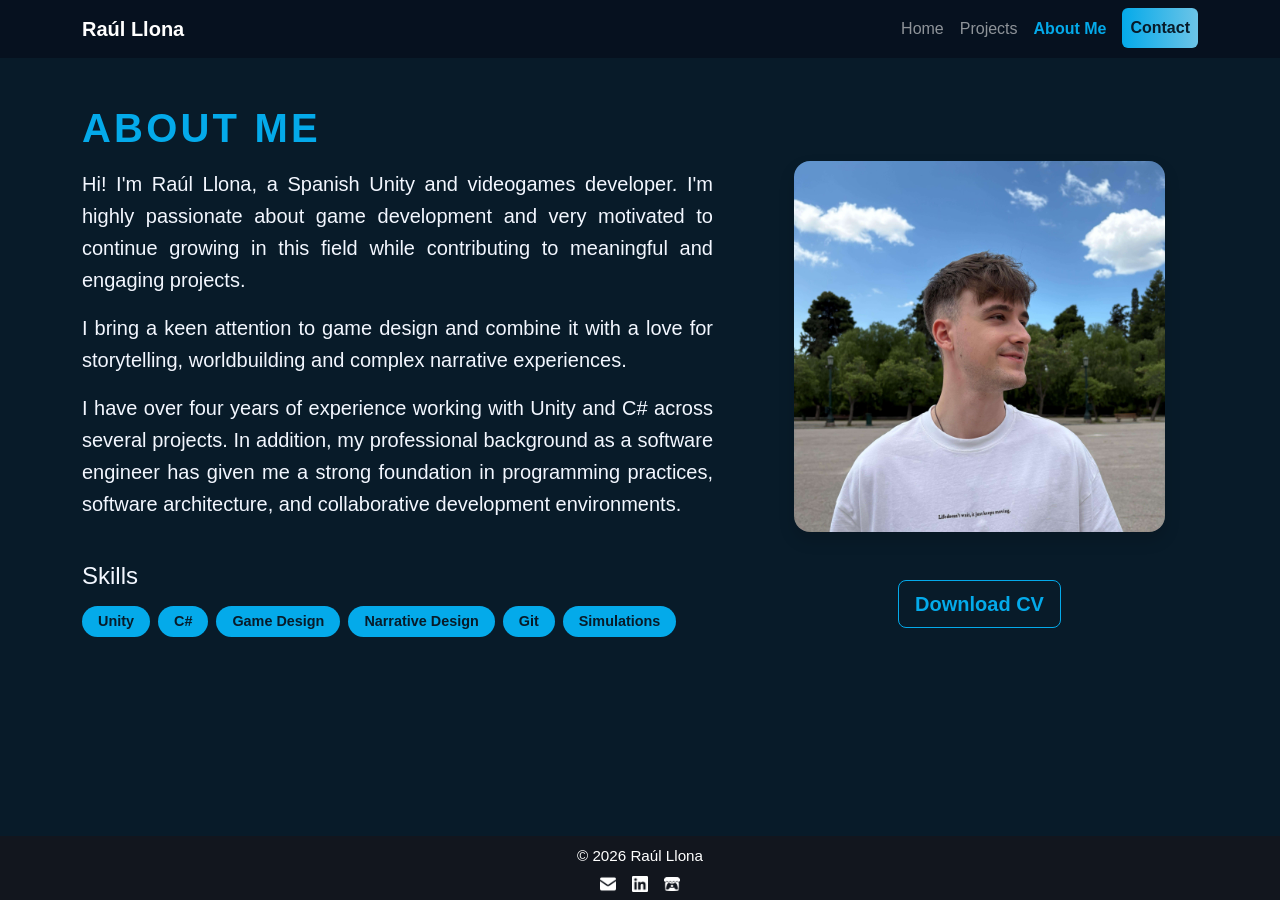
==== commit 2795f5b7: "Final Details" ====
--- a/about.html
+++ b/about.html
@@ -48,38 +48,24 @@
       </div>
     </nav>
 
-    <header class="py-5">
-      <div class="container py-5">
-        <div class="row g-5 align-items-center">
-          <div class="col-lg-7">
-            <h1 class="page-title display-6 fw-bold mb-3">ABOUT ME</h1>
-            <div class="about-intro lead">
-              <p>
-                Hi! I'm Raúl Llona, spanish Unity and videogames developer. I'm highly passionate about game development and very motivated to continue growing in this field while contributing to meaningful and engaging projects.
-              </p>
-              <p>
-                I bring a keen attention to game design and combine it with a love for storytelling, worldbuilding and complex narrative experiences.
-              </p>
-              <p>
-                I have over four years of experience working with Unity and C# across several projects. In addition, my professional background as a software engineer has given me a strong foundation in programming practices, software architecture, and collaborative development environments.
-              </p>
-            </div>
-          </div>
-          <div class="col-lg-5">
-            <img class="profile-photo shadow" src="resources/ProfilePic.jpg" alt="Raúl Llona" />
-          </div>
-        </div>
-      </div>
-    </header>
-
     <main>
-      <section class="py-5">
-        <div class="container">
-          <div class="row g-5">
-            <div class="col-lg-6 d-flex align-items-center">
-              <a class="btn btn-outline-primary btn-lg" href="resources/CV%20Unity%20Developer%20-%20Raul%20Llona.pdf" download="CV Unity Developer - Raul Llona.pdf">Download CV</a>
-            </div>
-            <div class="col-lg-6">
+      <section>
+        <div class="container py-5">
+          <div class="row g-5 align-items-center">
+            <div class="col-lg-7">
+              <h1 class="page-title display-6 fw-bold mb-3">ABOUT ME</h1>
+              <div class="about-intro lead">
+                <p>
+                  Hi! I'm Raúl Llona, a Spanish Unity and videogames developer. I'm highly passionate about game development and very motivated to continue growing in this field while contributing to meaningful and engaging projects.
+                </p>
+                <p>
+                  I bring a keen attention to game design and combine it with a love for storytelling, worldbuilding and complex narrative experiences.
+                </p>
+                <p>
+                  I have over four years of experience working with Unity and C# across several projects. In addition, my professional background as a software engineer has given me a strong foundation in programming practices, software architecture, and collaborative development environments.
+                </p>
+              </div>
+              <br>
               <h3 class="h4 mb-3">Skills</h3>
               <div class="d-flex flex-wrap gap-2">
                 <span class="badge bg-primary rounded-pill px-3 py-2">Unity</span>
@@ -88,6 +74,14 @@
                 <span class="badge bg-primary rounded-pill px-3 py-2">Narrative Design</span>
                 <span class="badge bg-primary rounded-pill px-3 py-2">Git</span>
                 <span class="badge bg-primary rounded-pill px-3 py-2">Simulations</span>
+              </div>
+            </div>
+            <div class="col-lg-5">
+              <div class="text-center mt-5">
+                <img class="profile-photo shadow" src="resources/ProfilePic.jpg" alt="Raúl Llona" />
+              </div>
+              <div class="text-center mt-5">
+                <a class="btn btn-outline-primary btn-lg" href="resources/CV%20Unity%20Developer%20-%20Raul%20Llona.pdf" download="CV Unity Developer - Raul Llona.pdf">Download CV</a>
               </div>
             </div>
           </div>
--- a/styles.css
+++ b/styles.css
@@ -40,30 +40,30 @@
 
 main > section:nth-child(odd) {
   background: #081B29;
+  --card-bg: #122E43;
 }
 
 main > section:nth-child(even) {
   background: #122E43;
+  --card-bg: #081B29;
 }
 
 .profile-photo {
-  width: 100%;
+  width: 85%;
   min-height: 320px;
   max-height: 520px;
   object-fit: cover;
-  object-position: 68% center;
-  border: 1px solid rgba(4, 170, 234, 0.4);
+  object-position: center;
   border-radius: 1rem;
 }
 
 .page-title {
   letter-spacing: 0.08em;
   color: #04AAEA;
-  /*text-shadow: 0 0 18px rgba(4, 170, 234, 0.35);*/
-}
-
-.about-intro p:last-child {
-  margin-bottom: 0;
+}
+
+.about-intro p {
+  text-align: justify;
 }
 
 .project-logo {
@@ -91,7 +91,7 @@
 .project-card {
   position: relative;
   min-height: 100%;
-  background: rgba(20, 23, 26, 0.95) !important;
+  background: #081B29 !important;
   color: #f3f7ff;
   border-radius: 1rem !important;
   overflow: hidden;
@@ -162,6 +162,7 @@
   border-radius: 1rem;
   margin-left: auto;
   margin-right: auto;
+  margin-top: 1.5rem;
 }
 
 .characteristics-grid {
@@ -202,7 +203,7 @@
 }
 
 .project-media-card {
-  background: rgba(20, 23, 26, 0.95);
+  background: var(--card-bg);
   border-radius: 1rem;
   overflow: hidden;
   margin: 0 auto;
@@ -247,14 +248,13 @@
 
 .project-media-card .project-media-caption {
   padding: 0.9rem 1rem 1.1rem;
-  color: #acb7c6;
+  color: #8f97a3;
   font-weight: 600;
 }
 
 .project-info-card,
 .outcome-panel {
-  background: #122E43;
-  border: 1px solid rgba(4, 170, 234, 0.18);
+  background: var(--card-bg);
   border-radius: 1rem;
   padding: 1.5rem;
   height: 100%;
@@ -265,10 +265,6 @@
   color: #04AAEA;
   font-size: 1.2rem;
   margin-bottom: 0.9rem;
-}
-
-.project-detail-section {
-  background: #122E43 !important;
 }
 
 .contact-icon {
@@ -320,7 +316,7 @@
 
 .hero-title {
   font-size: clamp(2rem, 3vw, 3rem);
-  line-height: 1.1;
+  line-height: 1.32;
   font-weight: 700;
 }
 
@@ -355,11 +351,14 @@
 
 footer {
   font-size: 0.95rem;
-  background: rgba(20, 23, 26, 0.95) !important;
+  background: rgba(20, 23, 30, 0.95) !important;
 }
 
 .bg-primary {
   background-color: #04AAEA !important;
+  color: #081B29;
+  font-weight: 700;
+  font-size: 0.9rem;
 }
 
 .btn-primary {
@@ -392,6 +391,12 @@
 .btn-outline-primary:hover {
   background: linear-gradient(90deg, #04AAEA, #6cc4e7);
   color: #f3f7ff;
-  border-color: #04AAEA;
-  font-weight: 600;
+  border-color: transparent;
+  font-weight: 600;
+}
+
+@media (max-width: 768px) {
+    .project-hero-image img {
+        width: 100%;
+    }
 }
